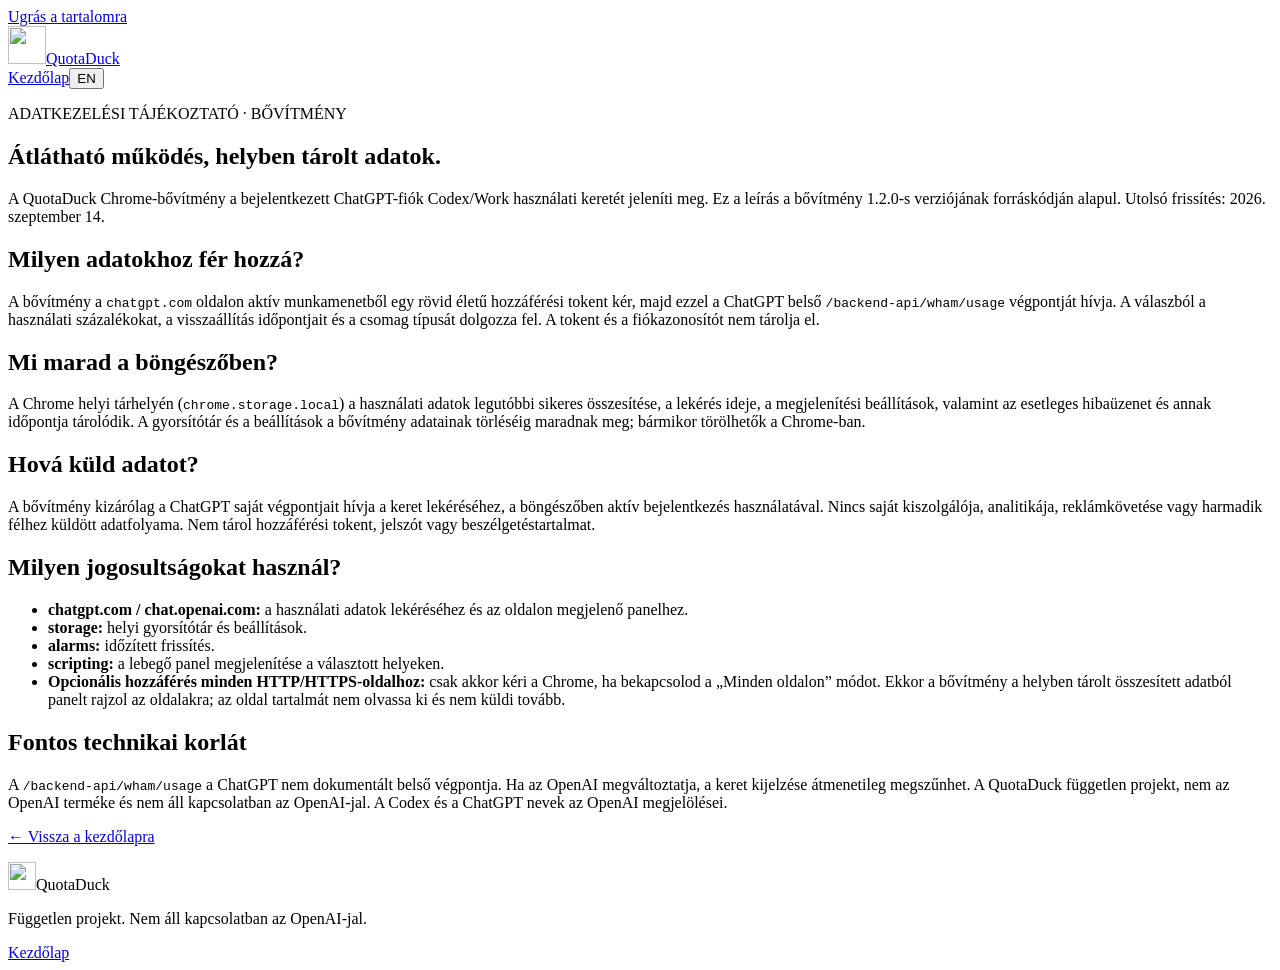
==== privacy.html @ 5c6859d2 "Add privacy.html to product website" ====
<!doctype html>
<html lang="hu">
<head>
  <meta charset="utf-8">
  <meta name="viewport" content="width=device-width, initial-scale=1">
  <meta name="theme-color" content="#081519">
  <title>Adatkezelés — QuotaDuck</title>
  <link rel="icon" type="image/svg+xml" href="logo.svg">
  <link rel="stylesheet" href="style.css">
  <script src="site.js" defer></script>
</head>
<body class="privacy-page">
  <a class="skip" href="#main">Ugrás a tartalomra</a>
  <header class="site-header wrap"><a class="brand" href="./"><img src="logo.svg" alt="" width="38" height="38"><span>QuotaDuck</span></a><nav aria-label="Oldalnavigáció"><a href="./" data-i18n="home">Kezdőlap</a><button class="language" id="language" type="button" aria-label="Switch to English">EN</button></nav></header>
  <main class="wrap legal" id="main">
    <article data-lang="hu">
      <p class="eyebrow">ADATKEZELÉSI TÁJÉKOZTATÓ · BŐVÍTMÉNY</p>
      <h1>Átlátható működés, helyben tárolt adatok.</h1>
      <p class="lead">A QuotaDuck Chrome-bővítmény a bejelentkezett ChatGPT-fiók Codex/Work használati keretét jeleníti meg. Ez a leírás a bővítmény 1.2.0-s verziójának forráskódján alapul. Utolsó frissítés: 2026. szeptember 14.</p>
      <h2>Milyen adatokhoz fér hozzá?</h2>
      <p>A bővítmény a <code>chatgpt.com</code> oldalon aktív munkamenetből egy rövid életű hozzáférési tokent kér, majd ezzel a ChatGPT belső <code>/backend-api/wham/usage</code> végpontját hívja. A válaszból a használati százalékokat, a visszaállítás időpontjait és a csomag típusát dolgozza fel. A tokent és a fiókazonosítót nem tárolja el.</p>
      <h2>Mi marad a böngészőben?</h2>
      <p>A Chrome helyi tárhelyén (<code>chrome.storage.local</code>) a használati adatok legutóbbi sikeres összesítése, a lekérés ideje, a megjelenítési beállítások, valamint az esetleges hibaüzenet és annak időpontja tárolódik. A gyorsítótár és a beállítások a bővítmény adatainak törléséig maradnak meg; bármikor törölhetők a Chrome-ban.</p>
      <h2>Hová küld adatot?</h2>
      <p>A bővítmény kizárólag a ChatGPT saját végpontjait hívja a keret lekéréséhez, a böngészőben aktív bejelentkezés használatával. Nincs saját kiszolgálója, analitikája, reklámkövetése vagy harmadik félhez küldött adatfolyama. Nem tárol hozzáférési tokent, jelszót vagy beszélgetéstartalmat.</p>
      <h2>Milyen jogosultságokat használ?</h2>
      <ul><li><strong>chatgpt.com / chat.openai.com:</strong> a használati adatok lekéréséhez és az oldalon megjelenő panelhez.</li><li><strong>storage:</strong> helyi gyorsítótár és beállítások.</li><li><strong>alarms:</strong> időzített frissítés.</li><li><strong>scripting:</strong> a lebegő panel megjelenítése a választott helyeken.</li><li><strong>Opcionális hozzáférés minden HTTP/HTTPS-oldalhoz:</strong> csak akkor kéri a Chrome, ha bekapcsolod a „Minden oldalon” módot. Ekkor a bővítmény a helyben tárolt összesített adatból panelt rajzol az oldalakra; az oldal tartalmát nem olvassa ki és nem küldi tovább.</li></ul>
      <h2>Fontos technikai korlát</h2>
      <p class="note">A <code>/backend-api/wham/usage</code> a ChatGPT nem dokumentált belső végpontja. Ha az OpenAI megváltoztatja, a keret kijelzése átmenetileg megszűnhet. A QuotaDuck független projekt, nem az OpenAI terméke és nem áll kapcsolatban az OpenAI-jal. A Codex és a ChatGPT nevek az OpenAI megjelölései.</p>
      <p><a href="./">← Vissza a kezdőlapra</a></p>
    </article>
    <article data-lang="en" hidden>
      <p class="eyebrow">PRIVACY INFORMATION · EXTENSION</p>
      <h1>Clear behavior. Local storage.</h1>
      <p class="lead">The QuotaDuck Chrome extension displays the Codex/Work usage allowance of your signed-in ChatGPT account. This description is based on extension version 1.2.0. Last updated: September 14, 2026.</p>
      <h2>What does the extension access?</h2>
      <p>It requests a short-lived access token from your active session at <code>chatgpt.com</code>, then uses it to call ChatGPT's internal <code>/backend-api/wham/usage</code> endpoint. It processes the usage percentages, reset times and plan type in the response. It does not store the access token or account ID.</p>
      <h2>What stays in your browser?</h2>
      <p>Chrome's local extension storage (<code>chrome.storage.local</code>) holds the latest successful summarized usage reading, its timestamp, your display preferences, and any error message and timestamp. The cache and preferences remain until you clear the extension's data; you can remove them in Chrome.</p>
      <h2>Where is data sent?</h2>
      <p>The extension only calls ChatGPT endpoints to read your allowance using your existing browser session. It has no independent server, analytics, ad tracking, or data transfer to a third party. It does not store access tokens, passwords, or conversation content.</p>
      <h2>Which permissions does it use?</h2>
      <ul><li><strong>chatgpt.com / chat.openai.com:</strong> to read the usage allowance and display the panel on ChatGPT.</li><li><strong>storage:</strong> local cache and settings.</li><li><strong>alarms:</strong> scheduled refresh.</li><li><strong>scripting:</strong> display the floating panel where you choose.</li><li><strong>Optional access to all HTTP/HTTPS sites:</strong> Chrome requests it only when you enable “Every site.” The extension then draws the panel using locally stored summarized data; it does not read or transmit the content of those pages.</li></ul>
      <h2>Technical limitation</h2>
      <p class="note">ChatGPT's <code>/backend-api/wham/usage</code> is an undocumented internal endpoint. If OpenAI changes it, usage display may temporarily stop working. QuotaDuck is an independent project, not an OpenAI product and not affiliated with OpenAI. Codex and ChatGPT are names used by OpenAI.</p>
      <p><a href="./">← Back to home</a></p>
    </article>
  </main>
  <footer class="wrap"><div class="brand"><img src="logo.svg" alt="" width="28" height="28"><span>QuotaDuck</span></div><p data-i18n="footer">Független projekt. Nem áll kapcsolatban az OpenAI-jal.</p><a href="./" data-i18n="home">Kezdőlap</a></footer>
</body>
</html>
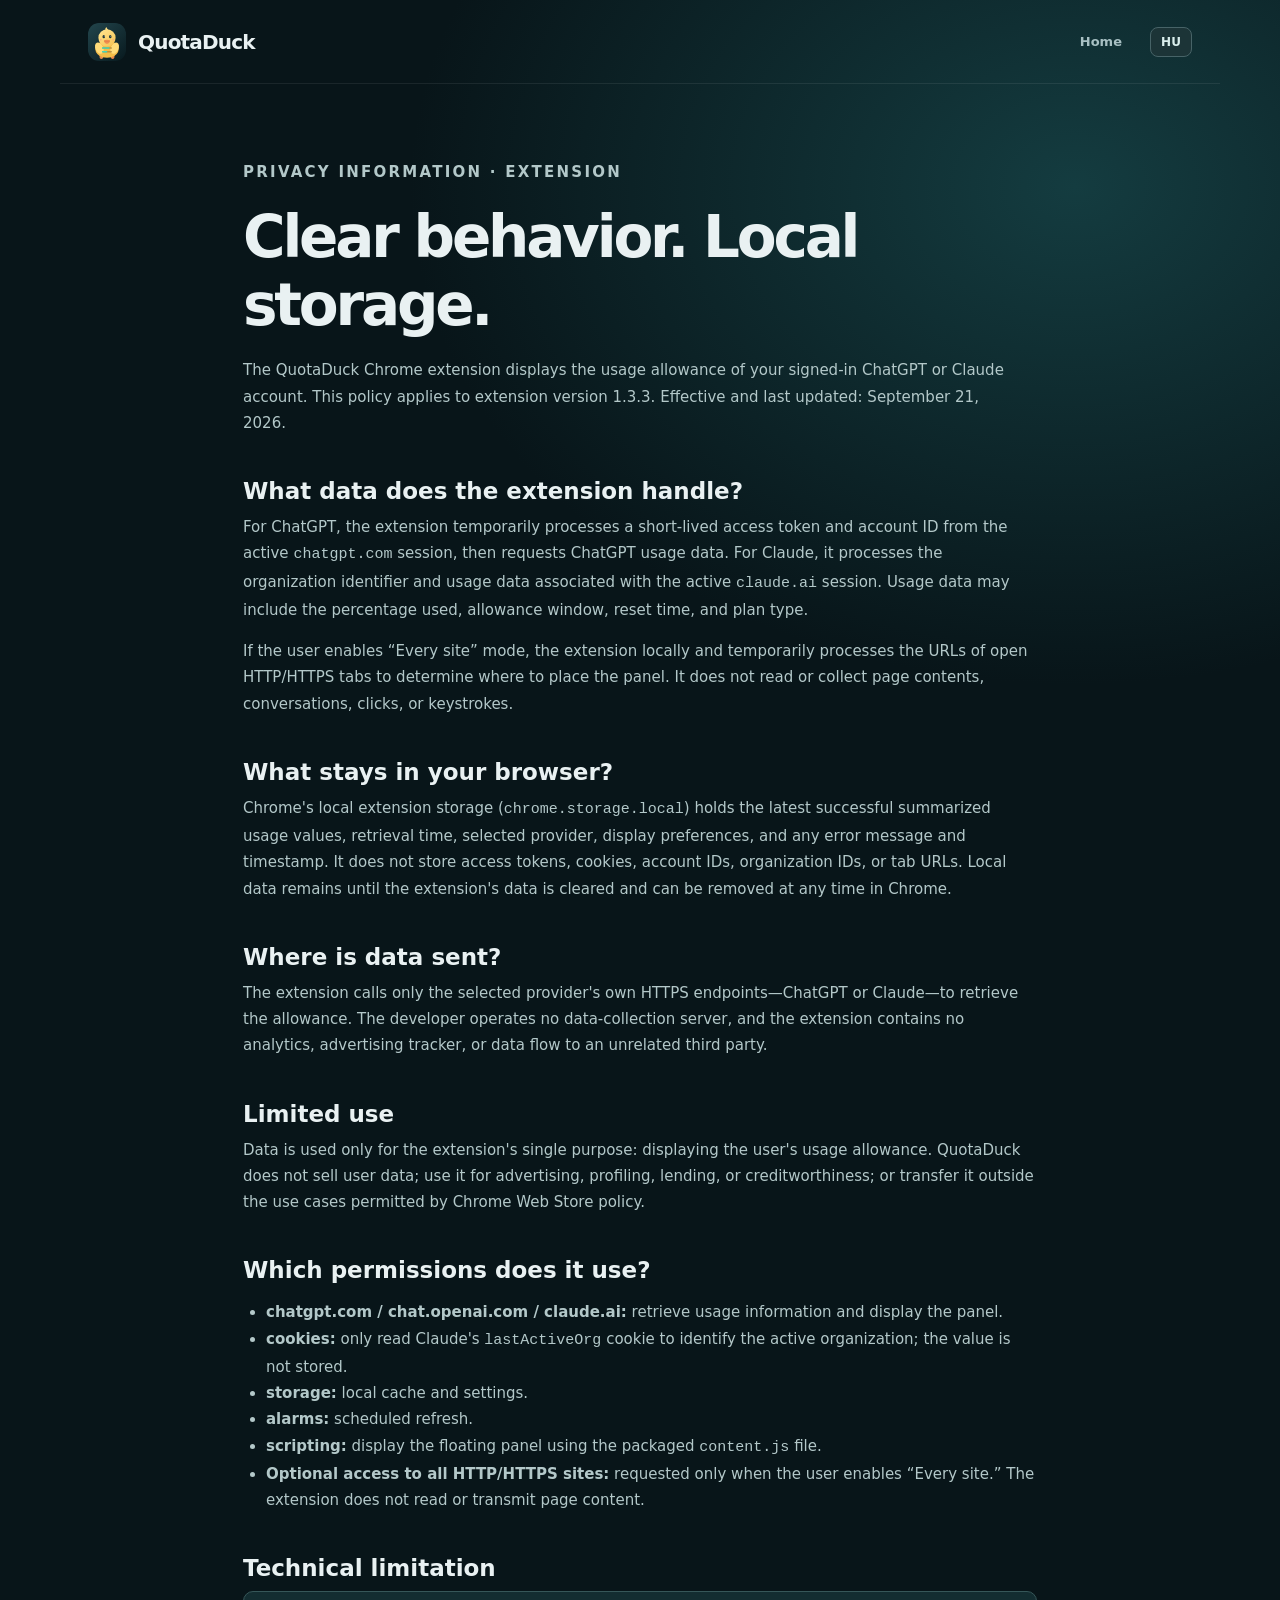
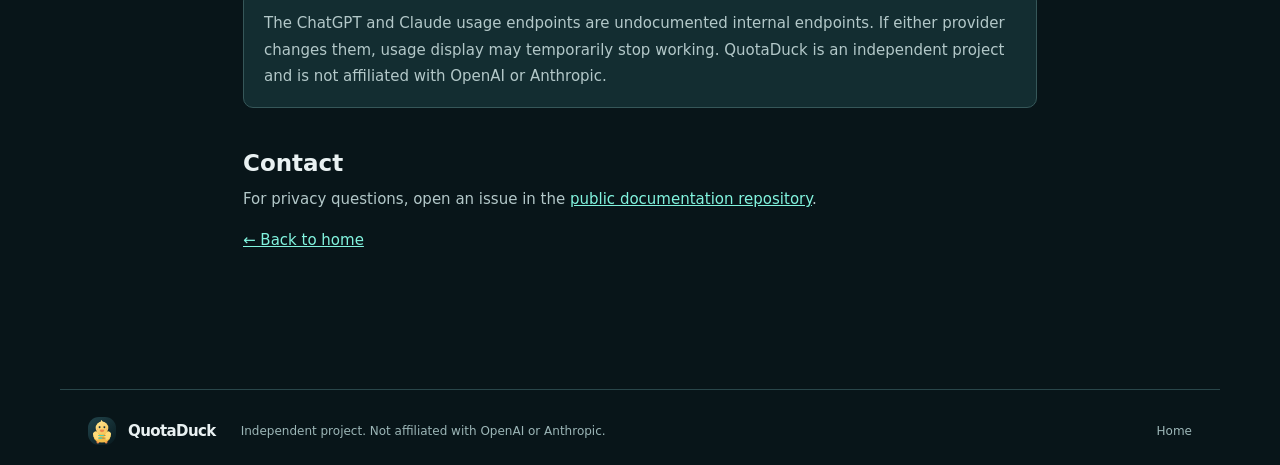
==== commit 460c853f: "Update QuotaDuck site and privacy policy" ====
--- a/privacy.html
+++ b/privacy.html
@@ -16,36 +16,46 @@
     <article data-lang="hu">
       <p class="eyebrow">ADATKEZELÉSI TÁJÉKOZTATÓ · BŐVÍTMÉNY</p>
       <h1>Átlátható működés, helyben tárolt adatok.</h1>
-      <p class="lead">A QuotaDuck Chrome-bővítmény a bejelentkezett ChatGPT-fiók Codex/Work használati keretét jeleníti meg. Ez a leírás a bővítmény 1.2.0-s verziójának forráskódján alapul. Utolsó frissítés: 2026. szeptember 14.</p>
-      <h2>Milyen adatokhoz fér hozzá?</h2>
-      <p>A bővítmény a <code>chatgpt.com</code> oldalon aktív munkamenetből egy rövid életű hozzáférési tokent kér, majd ezzel a ChatGPT belső <code>/backend-api/wham/usage</code> végpontját hívja. A válaszból a használati százalékokat, a visszaállítás időpontjait és a csomag típusát dolgozza fel. A tokent és a fiókazonosítót nem tárolja el.</p>
+      <p class="lead">A QuotaDuck Chrome-bővítmény a bejelentkezett ChatGPT- vagy Claude-fiók használati keretét jeleníti meg. Ez a tájékoztató a bővítmény 1.3.3-as verziójára vonatkozik. Hatálybalépés és utolsó frissítés: 2026. szeptember 21.</p>
+      <h2>Milyen adatokat kezel?</h2>
+      <p>A bővítmény a <code>chatgpt.com</code> aktív munkamenetéből rövid életű hozzáférési tokent és fiókazonosítót dolgoz fel, majd lekéri a ChatGPT használati adatait. Claude esetén az aktív <code>claude.ai</code> munkamenethez tartozó szervezet azonosítóját és usage-adatait dolgozza fel. A használati adatok közé tartozhat a felhasznált százalék, a keret időablaka, a visszaállítás időpontja és a csomag típusa.</p>
+      <p>Ha a felhasználó bekapcsolja a „Minden oldalon” módot, a bővítmény helyben, átmenetileg kezeli a megnyitott HTTP/HTTPS-lapok URL-jeit annak eldöntéséhez, hogy hová helyezze el a panelt. Az oldalak tartalmát, a beszélgetéseket, a kattintásokat és a billentyűleütéseket nem olvassa és nem gyűjti.</p>
       <h2>Mi marad a böngészőben?</h2>
-      <p>A Chrome helyi tárhelyén (<code>chrome.storage.local</code>) a használati adatok legutóbbi sikeres összesítése, a lekérés ideje, a megjelenítési beállítások, valamint az esetleges hibaüzenet és annak időpontja tárolódik. A gyorsítótár és a beállítások a bővítmény adatainak törléséig maradnak meg; bármikor törölhetők a Chrome-ban.</p>
+      <p>A Chrome helyi tárhelyén (<code>chrome.storage.local</code>) a legutóbbi sikeres, összesített használati értékek, a lekérés ideje, a szolgáltató, a megjelenítési beállítások, valamint az esetleges hibaüzenet és annak időpontja tárolódik. Hozzáférési tokent, sütit, fiókazonosítót, szervezetazonosítót és lap-URL-t nem tárol. A helyi adatok a bővítmény adatainak törléséig maradnak meg, és a Chrome-ban bármikor törölhetők.</p>
       <h2>Hová küld adatot?</h2>
-      <p>A bővítmény kizárólag a ChatGPT saját végpontjait hívja a keret lekéréséhez, a böngészőben aktív bejelentkezés használatával. Nincs saját kiszolgálója, analitikája, reklámkövetése vagy harmadik félhez küldött adatfolyama. Nem tárol hozzáférési tokent, jelszót vagy beszélgetéstartalmat.</p>
+      <p>A bővítmény kizárólag a felhasználó által kiválasztott szolgáltató, vagyis a ChatGPT vagy a Claude saját HTTPS-végpontjait hívja a keret lekéréséhez. A fejlesztő nem üzemeltet adatfogadó szervert, és nincs analitika, reklámkövetés vagy független harmadik félhez továbbított adatfolyam.</p>
+      <h2>Korlátozott felhasználás</h2>
+      <p>Az adatokat kizárólag a bővítmény egyetlen céljához, a használati keret megjelenítéséhez használja. A QuotaDuck nem ad el felhasználói adatot, nem használja reklámozásra, profilalkotásra vagy hitelképesség megállapítására, és nem továbbítja az adatokat a Chrome Web Store szabályzata által engedélyezett eseteken kívül.</p>
       <h2>Milyen jogosultságokat használ?</h2>
-      <ul><li><strong>chatgpt.com / chat.openai.com:</strong> a használati adatok lekéréséhez és az oldalon megjelenő panelhez.</li><li><strong>storage:</strong> helyi gyorsítótár és beállítások.</li><li><strong>alarms:</strong> időzített frissítés.</li><li><strong>scripting:</strong> a lebegő panel megjelenítése a választott helyeken.</li><li><strong>Opcionális hozzáférés minden HTTP/HTTPS-oldalhoz:</strong> csak akkor kéri a Chrome, ha bekapcsolod a „Minden oldalon” módot. Ekkor a bővítmény a helyben tárolt összesített adatból panelt rajzol az oldalakra; az oldal tartalmát nem olvassa ki és nem küldi tovább.</li></ul>
+      <ul><li><strong>chatgpt.com / chat.openai.com / claude.ai:</strong> a használati adatok lekéréséhez és a panel megjelenítéséhez.</li><li><strong>cookies:</strong> Claude-nál kizárólag az aktív szervezetet jelölő <code>lastActiveOrg</code> süti kiolvasására; az értékét nem tárolja.</li><li><strong>storage:</strong> helyi gyorsítótár és beállítások.</li><li><strong>alarms:</strong> időzített frissítés.</li><li><strong>scripting:</strong> a csomagolt <code>content.js</code> segítségével megjeleníti a lebegő panelt.</li><li><strong>Opcionális hozzáférés minden HTTP/HTTPS-oldalhoz:</strong> csak a „Minden oldalon” mód bekapcsolásakor kéri. Az oldal tartalmát nem olvassa ki és nem továbbítja.</li></ul>
       <h2>Fontos technikai korlát</h2>
-      <p class="note">A <code>/backend-api/wham/usage</code> a ChatGPT nem dokumentált belső végpontja. Ha az OpenAI megváltoztatja, a keret kijelzése átmenetileg megszűnhet. A QuotaDuck független projekt, nem az OpenAI terméke és nem áll kapcsolatban az OpenAI-jal. A Codex és a ChatGPT nevek az OpenAI megjelölései.</p>
+      <p class="note">A használt ChatGPT- és Claude-végpontok nem dokumentált belső végpontok. Ha valamelyik szolgáltató megváltoztatja őket, a kijelzés átmenetileg megszűnhet. A QuotaDuck független projekt, nem áll kapcsolatban az OpenAI-jal vagy az Anthropic-kal.</p>
+      <h2>Kapcsolat</h2>
+      <p>Adatvédelmi kérdés esetén nyiss hibajegyet a <a href="https://github.com/gaborgulyas/quotaduck-docs/issues">nyilvános dokumentációs tárhelyen</a>.</p>
       <p><a href="./">← Vissza a kezdőlapra</a></p>
     </article>
     <article data-lang="en" hidden>
       <p class="eyebrow">PRIVACY INFORMATION · EXTENSION</p>
       <h1>Clear behavior. Local storage.</h1>
-      <p class="lead">The QuotaDuck Chrome extension displays the Codex/Work usage allowance of your signed-in ChatGPT account. This description is based on extension version 1.2.0. Last updated: September 14, 2026.</p>
-      <h2>What does the extension access?</h2>
-      <p>It requests a short-lived access token from your active session at <code>chatgpt.com</code>, then uses it to call ChatGPT's internal <code>/backend-api/wham/usage</code> endpoint. It processes the usage percentages, reset times and plan type in the response. It does not store the access token or account ID.</p>
+      <p class="lead">The QuotaDuck Chrome extension displays the usage allowance of your signed-in ChatGPT or Claude account. This policy applies to extension version 1.3.3. Effective and last updated: September 21, 2026.</p>
+      <h2>What data does the extension handle?</h2>
+      <p>For ChatGPT, the extension temporarily processes a short-lived access token and account ID from the active <code>chatgpt.com</code> session, then requests ChatGPT usage data. For Claude, it processes the organization identifier and usage data associated with the active <code>claude.ai</code> session. Usage data may include the percentage used, allowance window, reset time, and plan type.</p>
+      <p>If the user enables “Every site” mode, the extension locally and temporarily processes the URLs of open HTTP/HTTPS tabs to determine where to place the panel. It does not read or collect page contents, conversations, clicks, or keystrokes.</p>
       <h2>What stays in your browser?</h2>
-      <p>Chrome's local extension storage (<code>chrome.storage.local</code>) holds the latest successful summarized usage reading, its timestamp, your display preferences, and any error message and timestamp. The cache and preferences remain until you clear the extension's data; you can remove them in Chrome.</p>
+      <p>Chrome's local extension storage (<code>chrome.storage.local</code>) holds the latest successful summarized usage values, retrieval time, selected provider, display preferences, and any error message and timestamp. It does not store access tokens, cookies, account IDs, organization IDs, or tab URLs. Local data remains until the extension's data is cleared and can be removed at any time in Chrome.</p>
       <h2>Where is data sent?</h2>
-      <p>The extension only calls ChatGPT endpoints to read your allowance using your existing browser session. It has no independent server, analytics, ad tracking, or data transfer to a third party. It does not store access tokens, passwords, or conversation content.</p>
+      <p>The extension calls only the selected provider's own HTTPS endpoints—ChatGPT or Claude—to retrieve the allowance. The developer operates no data-collection server, and the extension contains no analytics, advertising tracker, or data flow to an unrelated third party.</p>
+      <h2>Limited use</h2>
+      <p>Data is used only for the extension's single purpose: displaying the user's usage allowance. QuotaDuck does not sell user data; use it for advertising, profiling, lending, or creditworthiness; or transfer it outside the use cases permitted by Chrome Web Store policy.</p>
       <h2>Which permissions does it use?</h2>
-      <ul><li><strong>chatgpt.com / chat.openai.com:</strong> to read the usage allowance and display the panel on ChatGPT.</li><li><strong>storage:</strong> local cache and settings.</li><li><strong>alarms:</strong> scheduled refresh.</li><li><strong>scripting:</strong> display the floating panel where you choose.</li><li><strong>Optional access to all HTTP/HTTPS sites:</strong> Chrome requests it only when you enable “Every site.” The extension then draws the panel using locally stored summarized data; it does not read or transmit the content of those pages.</li></ul>
+      <ul><li><strong>chatgpt.com / chat.openai.com / claude.ai:</strong> retrieve usage information and display the panel.</li><li><strong>cookies:</strong> only read Claude's <code>lastActiveOrg</code> cookie to identify the active organization; the value is not stored.</li><li><strong>storage:</strong> local cache and settings.</li><li><strong>alarms:</strong> scheduled refresh.</li><li><strong>scripting:</strong> display the floating panel using the packaged <code>content.js</code> file.</li><li><strong>Optional access to all HTTP/HTTPS sites:</strong> requested only when the user enables “Every site.” The extension does not read or transmit page content.</li></ul>
       <h2>Technical limitation</h2>
-      <p class="note">ChatGPT's <code>/backend-api/wham/usage</code> is an undocumented internal endpoint. If OpenAI changes it, usage display may temporarily stop working. QuotaDuck is an independent project, not an OpenAI product and not affiliated with OpenAI. Codex and ChatGPT are names used by OpenAI.</p>
+      <p class="note">The ChatGPT and Claude usage endpoints are undocumented internal endpoints. If either provider changes them, usage display may temporarily stop working. QuotaDuck is an independent project and is not affiliated with OpenAI or Anthropic.</p>
+      <h2>Contact</h2>
+      <p>For privacy questions, open an issue in the <a href="https://github.com/gaborgulyas/quotaduck-docs/issues">public documentation repository</a>.</p>
       <p><a href="./">← Back to home</a></p>
     </article>
   </main>
-  <footer class="wrap"><div class="brand"><img src="logo.svg" alt="" width="28" height="28"><span>QuotaDuck</span></div><p data-i18n="footer">Független projekt. Nem áll kapcsolatban az OpenAI-jal.</p><a href="./" data-i18n="home">Kezdőlap</a></footer>
+  <footer class="wrap"><div class="brand"><img src="logo.svg" alt="" width="28" height="28"><span>QuotaDuck</span></div><p data-i18n="footer">Független projekt. Nem áll kapcsolatban az OpenAI-jal vagy az Anthropic-kal.</p><a href="./" data-i18n="home">Kezdőlap</a></footer>
 </body>
 </html>
--- a/style.css
+++ b/style.css
@@ -0,0 +1,14 @@
+:root{font-family:Inter,ui-sans-serif,system-ui,-apple-system,BlinkMacSystemFont,"Segoe UI",sans-serif;color:#e9f1f2;background:#081519;font-synthesis:none;scroll-behavior:smooth}
+*{box-sizing:border-box}body{margin:0;background:radial-gradient(ellipse 65% 30% at 84% 9%,#143c40 0%,transparent 80%),#081519}a{color:inherit;text-decoration:none}button{font:inherit}button,a{outline-offset:4px}button:focus-visible,a:focus-visible,summary:focus-visible{outline:2px solid #82f4df}h1,h2,h3,p{margin-top:0}.wrap{max-width:1160px;margin-inline:auto;padding-inline:28px}.skip{position:absolute;left:-9999px;top:10px;background:#82f4df;color:#081519;padding:10px;z-index:10}.skip:focus{left:10px}
+.site-header{min-height:84px;display:flex;justify-content:space-between;align-items:center;gap:24px;border-bottom:1px solid #ffffff13}.brand{display:flex;gap:12px;align-items:center;font-weight:800;letter-spacing:-.04em;font-size:20px}.brand img{border-radius:11px}.site-header nav{display:flex;gap:28px;align-items:center;color:#a8c0c3;font-size:13px;font-weight:650}.site-header nav a:hover,footer a:hover,.text-link:hover{color:#82f4df}.language{min-width:42px;padding:7px 9px;color:#d9eeec;background:#1c3437;border:1px solid #476367;border-radius:8px;cursor:pointer;font-weight:800;font-size:12px}
+.hero{min-height:640px;display:grid;grid-template-columns:1fr 1fr;align-items:center;gap:44px;padding-top:75px;padding-bottom:80px}.eyebrow{display:flex;align-items:center;gap:10px;color:#76dfce;font-size:11px;font-weight:800;letter-spacing:.15em}.live-dot{width:7px;height:7px;border-radius:50%;background:#82f4df;box-shadow:0 0 18px #82f4df}.hero h1{font-size:clamp(52px,6.1vw,82px);line-height:1.04;letter-spacing:-.068em;margin:22px 0 24px;max-width:680px}.hero h1 em{font-style:normal;color:#78e7d2}.lead{font-size:18px;line-height:1.7;color:#aabfc1;max-width:550px}.hero-actions{display:flex;align-items:center;gap:20px;flex-wrap:wrap;margin-top:34px}.button{display:inline-flex;align-items:center;gap:26px;padding:16px 20px;border-radius:11px;font-size:13px;font-weight:800}.primary{background:#79ead5;color:#092021;box-shadow:0 14px 35px #1cb9a326}.primary:hover{background:#a0f8e6}.availability{color:#97acaf;font-size:12px}.hero-foot{display:flex;gap:19px;margin-top:40px;color:#a8babc;font-size:11px}.hero-foot span:before{content:"✓";color:#82f4df;margin-right:7px}
+.visual{position:relative;max-width:550px;margin-left:auto;aspect-ratio:1.04;background:#0c1d22;border:1px solid #34605f;border-radius:20px;box-shadow:0 30px 100px #0009,0 0 85px #32d4be18;overflow:visible}.visual-top{height:42px;background:#10262b;border-radius:19px 19px 0 0;border-bottom:1px solid #274449;display:flex;align-items:center;justify-content:space-between;padding:0 16px;color:#719196;font-size:10px}.dots{display:flex;gap:5px}.dots i{height:6px;width:6px;border-radius:50%;background:#506e72}.window-symbol{font-size:16px}.visual-content{position:absolute;inset:42px 0 0;padding:45px}.visual-label{color:#3e6467;letter-spacing:.16em;font-size:10px;font-weight:800}.ghost-line{height:12px;border-radius:99px;background:#1b3338;margin-top:25px}.ghost-line.one{width:75%}.ghost-line.two{width:91%;opacity:.7}.ghost-line.three{width:54%;opacity:.5}.floating{position:absolute;right:23px;bottom:28px;width:240px;background:#081317;border:1px solid #52706d;border-radius:13px;padding:14px;box-shadow:0 14px 38px #0009}.float-row{display:grid;grid-template-columns:42px 1fr 33px;gap:8px;align-items:center}.float-row b,.float-row strong,.floating small{font-family:ui-monospace,SFMono-Regular,Menlo,monospace}.float-row b{font-size:9px;color:#c6d5d5}.float-row strong{font-size:11px;text-align:right}.bar,.preview-track{height:6px;border-radius:100px;background:#244149;overflow:hidden}.bar i,.preview-track i{display:block;height:100%;border-radius:inherit;background:linear-gradient(90deg,#20c5b2,#82f4df)}.floating small{font-size:9px;color:#9bafb1;display:block;margin:5px 0 0 50px}.float-divider{height:1px;background:#32474a;margin:10px 0}.popup-preview{position:absolute;top:86px;left:-50px;width:270px;background:#101e22;border:1px solid #526b6a;border-radius:17px;box-shadow:0 23px 50px #000b;padding:17px}.popup-head{display:flex;align-items:center;gap:8px;margin-bottom:15px}.popup-head div{display:grid;gap:3px;flex:1}.popup-head small{font-size:8px;letter-spacing:.15em;color:#70d8c8;font-weight:800}.popup-head b{letter-spacing:-.04em;font-size:16px}.popup-head>span{color:#a6c6c4;font-size:20px}.preview-card{display:grid;gap:9px;background:#17292d;border:1px solid #315052;border-radius:10px;padding:12px;margin:8px 0}.preview-card>div{display:flex;justify-content:space-between;align-items:center}.preview-card>div span{font-size:10px;color:#a5bcbd;font-weight:750}.preview-card strong{font-size:20px}.preview-card small{font-size:9px;color:#8da4a6;display:flex;justify-content:space-between}.popup-preview>p{font-size:9px;color:#89a3a4;margin:12px 0 0;text-align:center}
+.facts{display:grid;grid-template-columns:repeat(3,1fr);border-top:1px solid #315055;border-bottom:1px solid #315055;padding-top:28px;padding-bottom:28px}.facts div{display:grid;gap:6px;text-align:center;border-right:1px solid #315055}.facts div:last-child{border:0}.facts strong{font-size:27px;letter-spacing:-.06em;color:#86efda}.facts span{font-size:12px;color:#9db3b5}.section{padding-top:120px;padding-bottom:120px}.section h2{font-size:clamp(34px,4vw,53px);line-height:1.12;letter-spacing:-.055em;margin:15px 0 18px;max-width:680px}.section-intro{font-size:17px;line-height:1.7;color:#a8bdc0;max-width:640px}.feature-grid{display:grid;grid-template-columns:repeat(4,1fr);gap:13px;margin-top:40px}.feature-grid article{padding:26px 22px 34px;border:1px solid #345054;background:linear-gradient(160deg,#183035,#0f2226);border-radius:14px;min-height:236px}.feature-icon{font:700 12px ui-monospace,monospace;color:#80ead6}.feature-grid h3{margin:39px 0 10px;letter-spacing:-.03em}.feature-grid p{color:#9fb7b9;line-height:1.65;font-size:13px;margin:0}.install-section{background:#10272b;border-block:1px solid #35545a}.install-grid{display:grid;grid-template-columns:1fr 1fr;gap:70px}.steps{list-style:none;counter-reset:step;display:grid;gap:0;padding:0;margin:0}.steps li{counter-increment:step;display:flex;align-items:flex-start;gap:19px;padding:18px 0;border-bottom:1px solid #38545a;color:#c2d4d5;line-height:1.6;font-size:14px}.steps li:before{content:counter(step,decimal-leading-zero);font:800 13px ui-monospace,monospace;color:#8cebd7}.steps code{background:#213b3f;border-radius:4px;padding:2px 4px}.privacy-callout>div{border:1px solid #3c6365;background:radial-gradient(circle at 90% 10%,#1d4845,transparent 45%),#102428;padding:43px 48px;border-radius:17px}.privacy-callout h2{font-size:37px;max-width:600px}.privacy-callout p{max-width:720px;color:#afc4c6;line-height:1.7}.text-link{font-weight:750;color:#82f4df;font-size:14px}.faq{padding-top:25px}.faq details{border-bottom:1px solid #3a5457;padding:23px 0;max-width:850px}.faq summary{cursor:pointer;font-weight:700;list-style:none;display:flex;justify-content:space-between;gap:20px}.faq summary:after{content:"+";font-size:20px;color:#82f4df}.faq details[open] summary:after{content:"−"}.faq details p{font-size:14px;line-height:1.7;color:#aac0c1;max-width:680px;margin:13px 0 0}footer{border-top:1px solid #29464a;display:flex;align-items:center;gap:25px;padding-top:27px;padding-bottom:30px;color:#9cb6b7;font-size:12px}footer .brand{font-size:15px;color:#e9f1f2}footer p{margin:0;flex:1}
+.legal{max-width:850px;padding-top:75px;padding-bottom:120px}.legal h1{font-size:clamp(36px,5vw,58px);letter-spacing:-.055em;margin:18px 0}.legal .lead{max-width:770px}.legal h2{margin:42px 0 10px;font-size:23px}.legal p,.legal li{color:#b3c8c9;line-height:1.75;font-size:15px}.legal a{color:#82f4df;text-decoration:underline}.legal ul{padding-left:23px}.legal .note{padding:18px 20px;background:#132d31;border:1px solid #365759;border-radius:10px}.legal [data-lang][hidden]{display:none}
+@media(max-width:1000px){.hero{gap:16px}.visual{transform:scale(.88);transform-origin:right center}.popup-preview{left:-27px}.feature-grid{grid-template-columns:repeat(2,1fr)}}
+@media(max-width:760px){.wrap{padding-inline:21px}.site-header{min-height:70px}.site-header nav{gap:14px}.site-header nav a{display:none}.site-header nav a[href="privacy.html"]{display:block}.hero{grid-template-columns:1fr;min-height:0;padding-top:80px;padding-bottom:70px;gap:60px}.hero h1{font-size:clamp(48px,10vw,72px)}.hero-foot{flex-wrap:wrap}.visual{width:min(100%,500px);margin-inline:auto;transform:none;aspect-ratio:1.08}.popup-preview{left:10px;top:55px;width:57%;padding:12px}.popup-head{margin-bottom:8px}.popup-head img{width:26px}.preview-card{padding:9px;margin:5px 0}.preview-card strong{font-size:16px}.preview-card small{display:none}.floating{right:9px;bottom:15px;width:50%;padding:9px}.floating small{display:none}.float-divider{margin:6px 0}.float-row{grid-template-columns:35px 1fr 25px;gap:3px}.float-row b,.float-row strong{font-size:8px}.facts strong{font-size:20px}.facts span{font-size:10px}.section{padding-top:85px;padding-bottom:85px}.install-grid{grid-template-columns:1fr;gap:24px}.privacy-callout>div{padding:30px}.privacy-callout h2{font-size:30px}footer{flex-wrap:wrap}footer p{order:3;flex-basis:100%}}
+@media(max-width:520px){.hero h1{font-size:50px}.eyebrow{font-size:9px;letter-spacing:.09em}.visual{aspect-ratio:1}.feature-grid{grid-template-columns:1fr}.feature-grid article{min-height:0}.feature-grid h3{margin-top:25px}.facts{gap:8px}.facts div{padding-inline:5px}.hero-foot{gap:10px}.lead{font-size:16px}.hero-actions{align-items:flex-start;flex-direction:column}.site-header nav{gap:10px}}
+@media(prefers-reduced-motion:reduce){:root{scroll-behavior:auto}}
+
+.coming-soon{display:flex;align-items:center;gap:22px;padding:28px;background:#173338;border:1px solid #3c6365;border-radius:14px}.coming-soon img{flex:none;border-radius:18px}.coming-soon p{margin:0;color:#c2d4d5;line-height:1.7;font-size:15px}
+@media(max-width:520px){.coming-soon{align-items:flex-start;flex-direction:column}}
